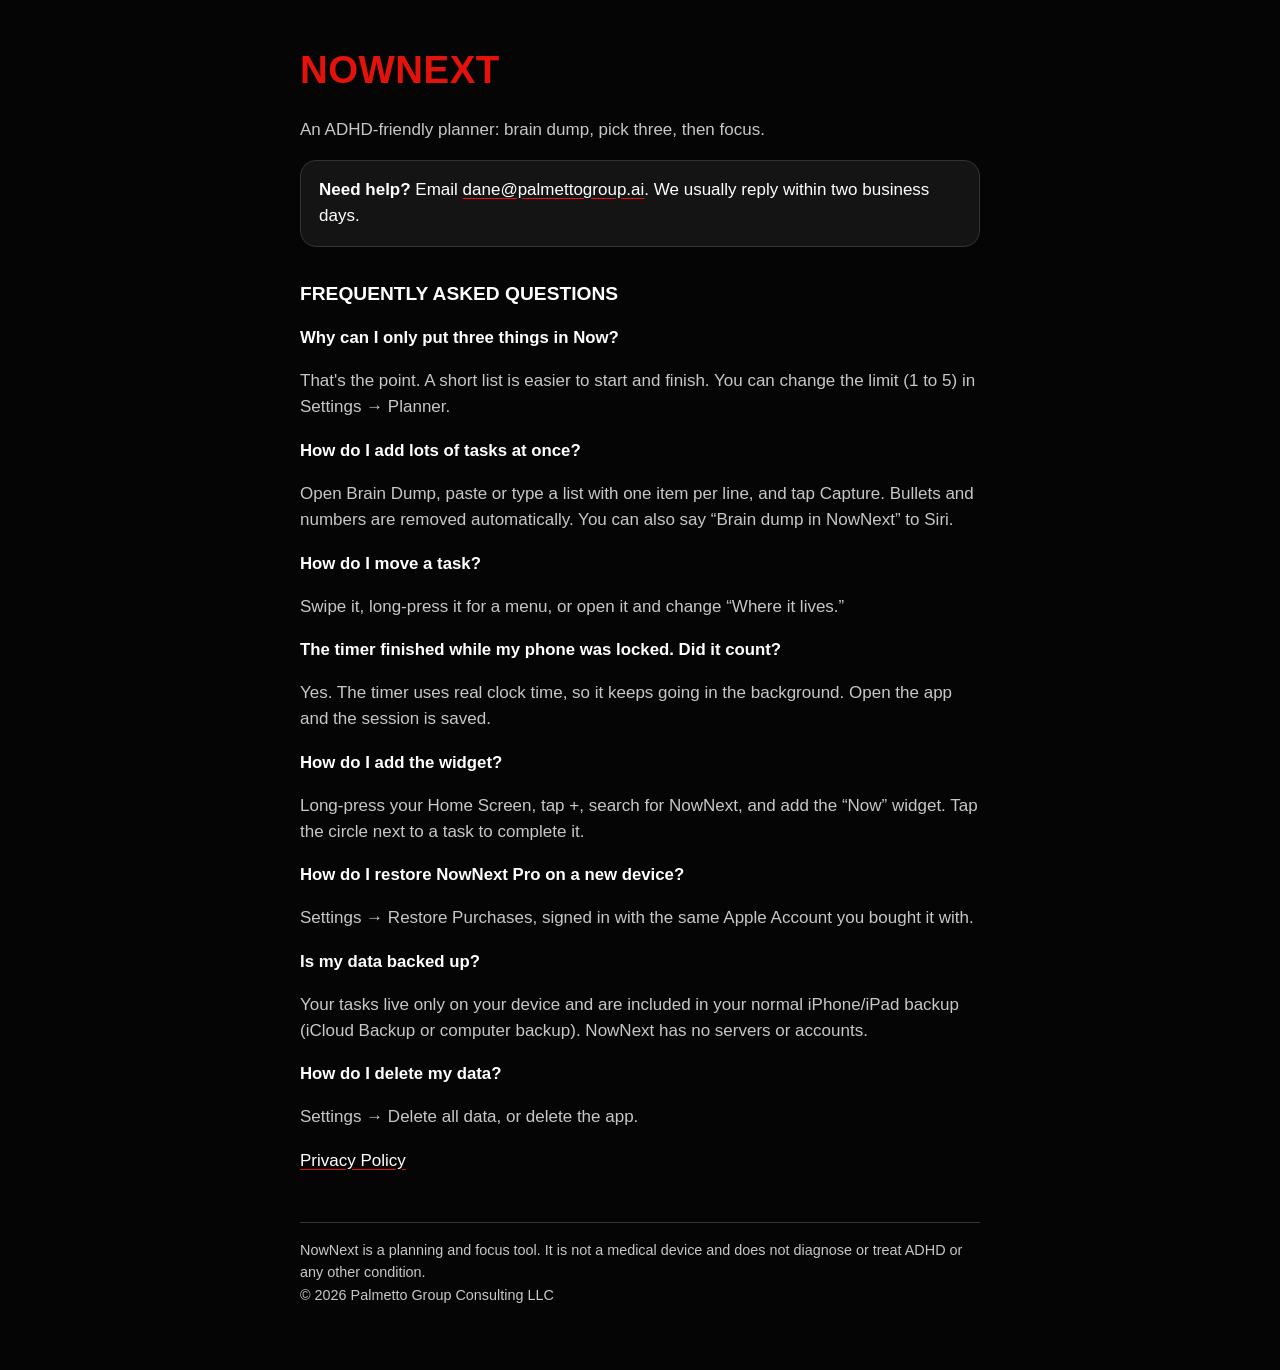
==== docs/index.html @ 1b9d6b60 "NowNext v1.0" ====
<!doctype html>
<html lang="en">
<head>
<meta charset="utf-8">
<meta name="viewport" content="width=device-width, initial-scale=1">
<title>NowNext Support</title>
<meta name="description" content="Help and support for NowNext, the ADHD-friendly planner.">
<link rel="stylesheet" href="style.css">
</head>
<body>
<main>
  <h1>NowNext</h1>
  <p class="muted">An ADHD-friendly planner: brain dump, pick three, then focus.</p>

  <div class="card">
    <strong>Need help?</strong> Email <a href="mailto:dane@palmettogroup.ai?subject=NowNext%20support">dane@palmettogroup.ai</a>. We usually reply within two business days.
  </div>

  <h2>Frequently asked questions</h2>

  <h3>Why can I only put three things in Now?</h3>
  <p>That's the point. A short list is easier to start and finish. You can change the limit (1 to 5) in Settings &rarr; Planner.</p>

  <h3>How do I add lots of tasks at once?</h3>
  <p>Open Brain Dump, paste or type a list with one item per line, and tap Capture. Bullets and numbers are removed automatically. You can also say “Brain dump in NowNext” to Siri.</p>

  <h3>How do I move a task?</h3>
  <p>Swipe it, long-press it for a menu, or open it and change “Where it lives.”</p>

  <h3>The timer finished while my phone was locked. Did it count?</h3>
  <p>Yes. The timer uses real clock time, so it keeps going in the background. Open the app and the session is saved.</p>

  <h3>How do I add the widget?</h3>
  <p>Long-press your Home Screen, tap +, search for NowNext, and add the “Now” widget. Tap the circle next to a task to complete it.</p>

  <h3>How do I restore NowNext Pro on a new device?</h3>
  <p>Settings &rarr; Restore Purchases, signed in with the same Apple Account you bought it with.</p>

  <h3>Is my data backed up?</h3>
  <p>Your tasks live only on your device and are included in your normal iPhone/iPad backup (iCloud Backup or computer backup). NowNext has no servers or accounts.</p>

  <h3>How do I delete my data?</h3>
  <p>Settings &rarr; Delete all data, or delete the app.</p>

  <p><a href="privacy.html">Privacy Policy</a></p>

  <footer>NowNext is a planning and focus tool. It is not a medical device and does not diagnose or treat ADHD or any other condition.<br>&copy; 2026 Palmetto Group Consulting LLC</footer>
</main>
</body>
</html>
---- docs/style.css ----
:root { --bg:#050505; --surface:#141414; --line:#333333; --fg:#ffffff; --muted:#c7c7c7; --red:#e3120b; --yellow:#f6c21c; }
* { box-sizing: border-box; }
body { margin:0; background:var(--bg); color:var(--fg); font:17px/1.55 -apple-system, BlinkMacSystemFont, "Segoe UI", Roboto, sans-serif; }
main { max-width: 720px; margin: 0 auto; padding: 40px 20px 64px; }
h1 { font-size: 2.4rem; font-weight: 900; text-transform: uppercase; color: var(--red); margin: 0 0 4px; letter-spacing: .5px; }
h2 { font-size: 1.2rem; font-weight: 800; text-transform: uppercase; margin-top: 2rem; }
h3 { font-size: 1.05rem; font-weight: 700; margin-bottom: .25rem; }
p, li { color: var(--muted); }
.muted { color: var(--muted); }
a { color: var(--fg); text-decoration-color: var(--red); text-underline-offset: 3px; }
.card { background: var(--surface); border: 1px solid var(--line); border-radius: 16px; padding: 16px 18px; margin: 16px 0; color: var(--fg); }
footer { margin-top: 48px; font-size: .9rem; color: var(--muted); border-top: 1px solid var(--line); padding-top: 16px; }
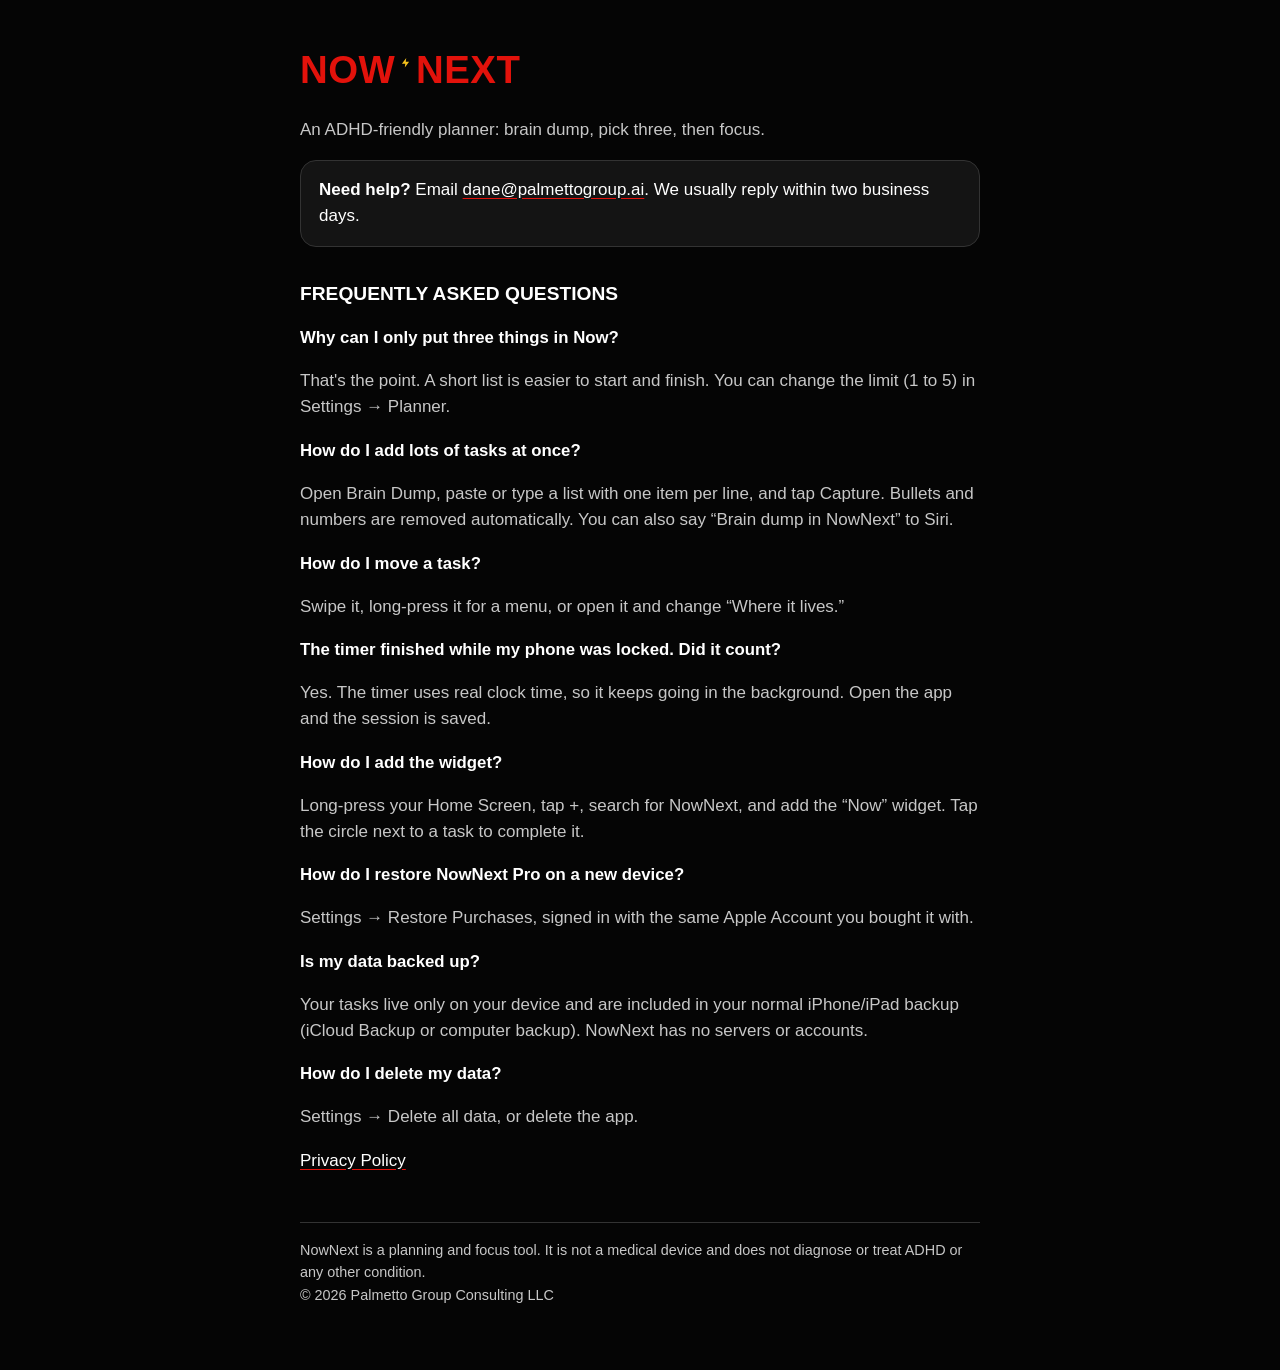
==== commit 30d7135c: "v1.0: wordmark, Mac crash fix, event editing" ====
--- a/docs/index.html
+++ b/docs/index.html
@@ -9,7 +9,7 @@
 </head>
 <body>
 <main>
-  <h1>NowNext</h1>
+  <h1 class="wordmark" aria-label="NowNext">Now<svg class="bolt" viewBox="0 0 24 24" aria-hidden="true"><path d="M13 2 4 14h7l-1 8 9-12h-7z"/></svg>Next</h1>
   <p class="muted">An ADHD-friendly planner: brain dump, pick three, then focus.</p>
 
   <div class="card">
--- a/docs/style.css
+++ b/docs/style.css
@@ -10,3 +10,4 @@
 a { color: var(--fg); text-decoration-color: var(--red); text-underline-offset: 3px; }
 .card { background: var(--surface); border: 1px solid var(--line); border-radius: 16px; padding: 16px 18px; margin: 16px 0; color: var(--fg); }
 footer { margin-top: 48px; font-size: .9rem; color: var(--muted); border-top: 1px solid var(--line); padding-top: 16px; }
+h1.wordmark .bolt { height: .4em; width: .3em; margin: 0 .12em; fill: var(--yellow, #F6C21C); vertical-align: .33em; }
